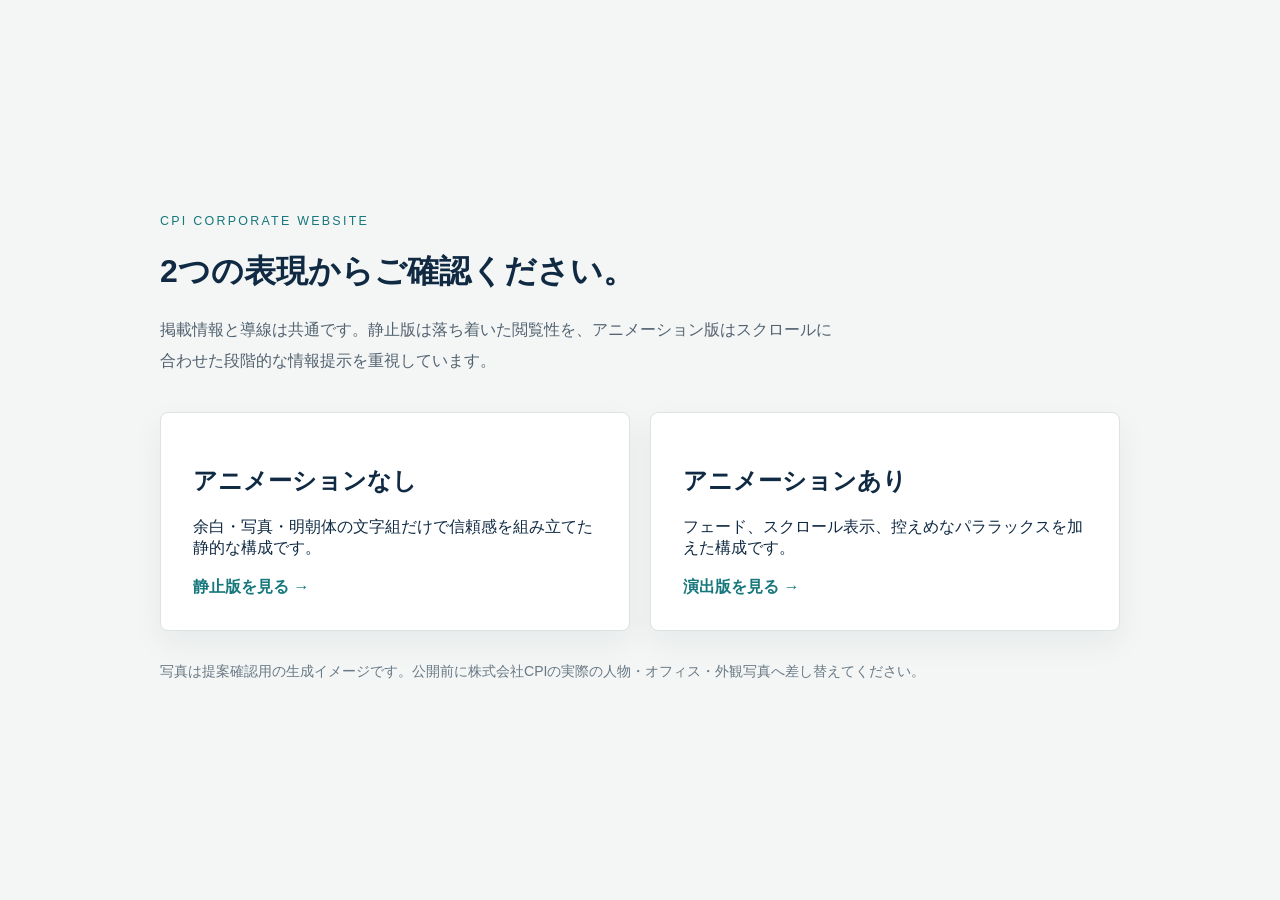
==== index.html @ 27389d7b "Publish CPI corporate website variants" ====
<!doctype html>
<html lang="ja">
<head>
  <meta charset="utf-8">
  <meta name="viewport" content="width=device-width, initial-scale=1">
  <meta name="description" content="株式会社CPI コーポレートサイトの静止版・アニメーション版プレビュー">
  <title>株式会社CPI｜サイトプレビュー</title>
  <link rel="icon" href="data:image/svg+xml,%3Csvg xmlns='http://www.w3.org/2000/svg' viewBox='0 0 64 64'%3E%3Crect width='64' height='64' rx='8' fill='%230c2948'/%3E%3Cpath d='M14 46 30 15l7 13-9 18zm18 0 8-14 10 14z' fill='%2374c6c8'/%3E%3C/svg%3E">
  <style>
    *{box-sizing:border-box}body{margin:0;min-height:100vh;display:grid;place-items:center;background:#f4f6f5;color:#102a43;font-family:-apple-system,BlinkMacSystemFont,"Hiragino Sans","Yu Gothic",sans-serif}.wrap{width:min(960px,calc(100% - 40px));padding:64px 0}.eyebrow{color:#16777c;font-size:.78rem;letter-spacing:.18em}.lead{max-width:680px;line-height:1.9;color:#526270}.grid{display:grid;grid-template-columns:repeat(2,1fr);gap:20px;margin-top:36px}.card{display:block;padding:32px;border:1px solid #dce3e1;border-radius:8px;background:#fff;color:inherit;text-decoration:none;box-shadow:0 12px 32px rgba(16,42,67,.06);transition:transform .2s,border-color .2s}.card:hover{transform:translateY(-3px);border-color:#16777c}.card span{display:block;margin-top:18px;color:#16777c;font-weight:700}.note{margin-top:28px;color:#687884;font-size:.88rem;line-height:1.8}@media(max-width:680px){.grid{grid-template-columns:1fr}.wrap{padding:36px 0}}
  </style>
</head>
<body>
  <main class="wrap">
    <p class="eyebrow">CPI CORPORATE WEBSITE</p>
    <h1>2つの表現からご確認ください。</h1>
    <p class="lead">掲載情報と導線は共通です。静止版は落ち着いた閲覧性を、アニメーション版はスクロールに合わせた段階的な情報提示を重視しています。</p>
    <div class="grid">
      <a class="card" href="static/">
        <h2>アニメーションなし</h2>
        <p>余白・写真・明朝体の文字組だけで信頼感を組み立てた静的な構成です。</p>
        <span>静止版を見る →</span>
      </a>
      <a class="card" href="motion/">
        <h2>アニメーションあり</h2>
        <p>フェード、スクロール表示、控えめなパララックスを加えた構成です。</p>
        <span>演出版を見る →</span>
      </a>
    </div>
    <p class="note">写真は提案確認用の生成イメージです。公開前に株式会社CPIの実際の人物・オフィス・外観写真へ差し替えてください。</p>
  </main>
</body>
</html>
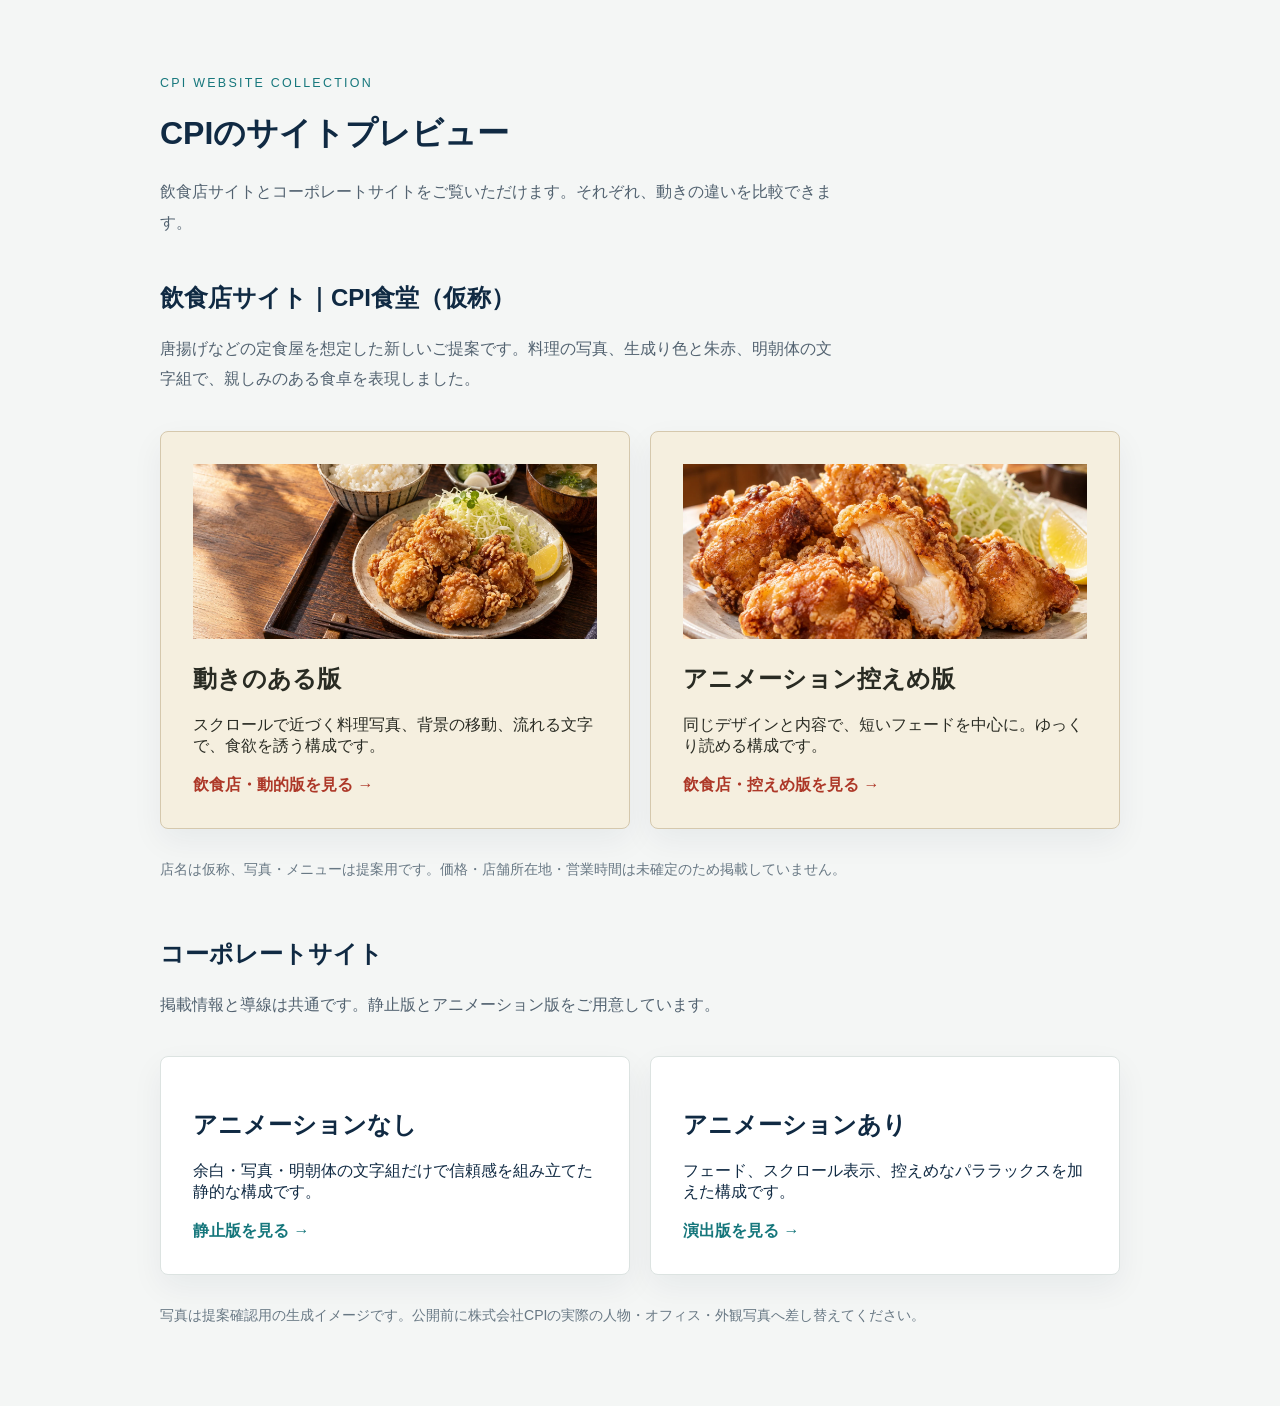
==== commit 462a056a: "Add CPI teishoku restaurant with full and subtle motion variants" ====
--- a/index.html
+++ b/index.html
@@ -3,7 +3,7 @@
 <head>
   <meta charset="utf-8">
   <meta name="viewport" content="width=device-width, initial-scale=1">
-  <meta name="description" content="株式会社CPI コーポレートサイトの静止版・アニメーション版プレビュー">
+  <meta name="description" content="株式会社CPI 飲食店サイト・コーポレートサイトのデザインプレビュー">
   <title>株式会社CPI｜サイトプレビュー</title>
   <link rel="icon" href="data:image/svg+xml,%3Csvg xmlns='http://www.w3.org/2000/svg' viewBox='0 0 64 64'%3E%3Crect width='64' height='64' rx='8' fill='%230c2948'/%3E%3Cpath d='M14 46 30 15l7 13-9 18zm18 0 8-14 10 14z' fill='%2374c6c8'/%3E%3C/svg%3E">
   <style>
@@ -12,9 +12,24 @@
 </head>
 <body>
   <main class="wrap">
-    <p class="eyebrow">CPI CORPORATE WEBSITE</p>
-    <h1>2つの表現からご確認ください。</h1>
-    <p class="lead">掲載情報と導線は共通です。静止版は落ち着いた閲覧性を、アニメーション版はスクロールに合わせた段階的な情報提示を重視しています。</p>
+    <p class="eyebrow">CPI WEBSITE COLLECTION</p>
+    <h1>CPIのサイトプレビュー</h1>
+    <p class="lead">飲食店サイトとコーポレートサイトをご覧いただけます。それぞれ、動きの違いを比較できます。</p>
+    <h2 style="margin-top:44px">飲食店サイト｜CPI食堂（仮称）</h2>
+    <p class="lead">唐揚げなどの定食屋を想定した新しいご提案です。料理の写真、生成り色と朱赤、明朝体の文字組で、親しみのある食卓を表現しました。</p>
+    <div class="grid">
+      <a class="card" href="restaurant/" style="background:#f5efdf;color:#292b23;border-color:#d5c8ad">
+        <img src="restaurant/assets/hero.webp" alt="CPI食堂の唐揚げ定食の提案用イメージ" width="1536" height="1024" style="width:100%;height:175px;object-fit:cover">
+        <h2>動きのある版</h2><p>スクロールで近づく料理写真、背景の移動、流れる文字で、食欲を誘う構成です。</p><span style="color:#ad3828">飲食店・動的版を見る →</span>
+      </a>
+      <a class="card" href="restaurant/calm/" style="background:#f5efdf;color:#292b23;border-color:#d5c8ad">
+        <img src="restaurant/assets/karaage.webp" alt="CPI食堂の唐揚げの提案用イメージ" width="1536" height="1024" style="width:100%;height:175px;object-fit:cover">
+        <h2>アニメーション控えめ版</h2><p>同じデザインと内容で、短いフェードを中心に。ゆっくり読める構成です。</p><span style="color:#ad3828">飲食店・控えめ版を見る →</span>
+      </a>
+    </div>
+    <p class="note">店名は仮称、写真・メニューは提案用です。価格・店舗所在地・営業時間は未確定のため掲載していません。</p>
+    <h2 style="margin-top:56px">コーポレートサイト</h2>
+    <p class="lead">掲載情報と導線は共通です。静止版とアニメーション版をご用意しています。</p>
     <div class="grid">
       <a class="card" href="static/">
         <h2>アニメーションなし</h2>
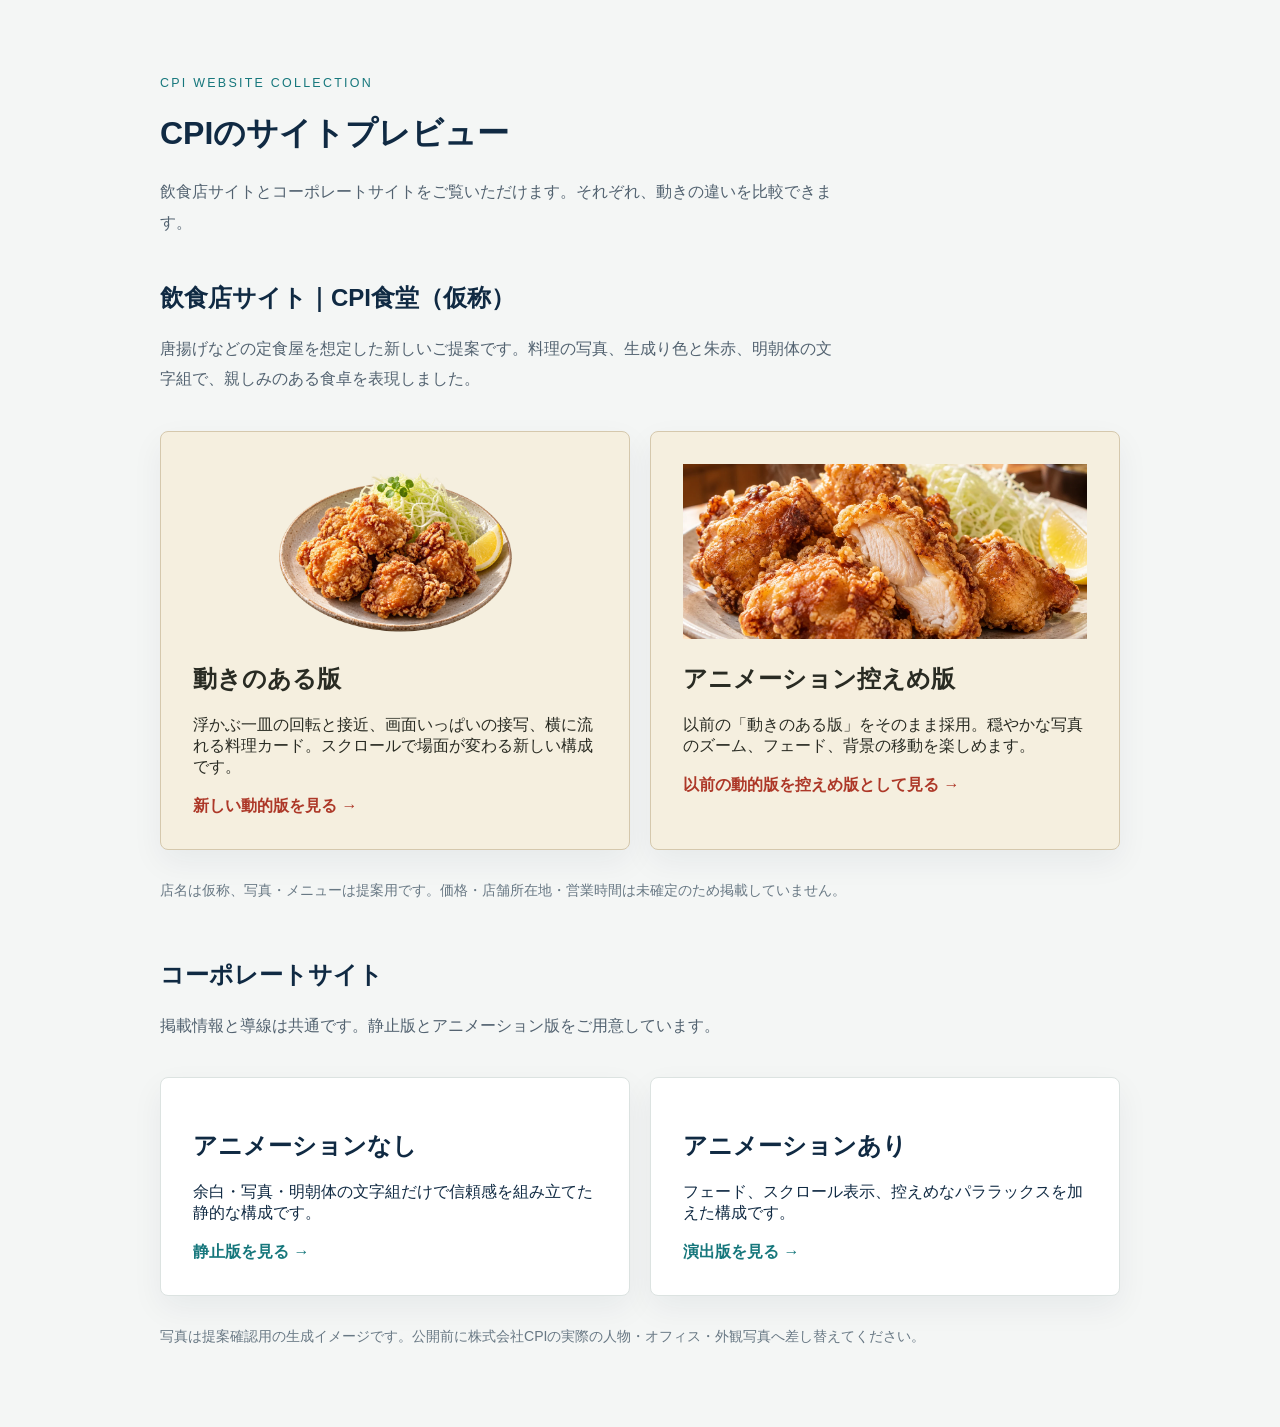
==== commit d14ed43b: "Build scroll-driven cinematic restaurant and preserve former motion as calm" ====
--- a/index.html
+++ b/index.html
@@ -19,12 +19,12 @@
     <p class="lead">唐揚げなどの定食屋を想定した新しいご提案です。料理の写真、生成り色と朱赤、明朝体の文字組で、親しみのある食卓を表現しました。</p>
     <div class="grid">
       <a class="card" href="restaurant/" style="background:#f5efdf;color:#292b23;border-color:#d5c8ad">
-        <img src="restaurant/assets/hero.webp" alt="CPI食堂の唐揚げ定食の提案用イメージ" width="1536" height="1024" style="width:100%;height:175px;object-fit:cover">
-        <h2>動きのある版</h2><p>スクロールで近づく料理写真、背景の移動、流れる文字で、食欲を誘う構成です。</p><span style="color:#ad3828">飲食店・動的版を見る →</span>
+        <img src="restaurant/assets/plate.webp" alt="画面上で浮かぶ唐揚げの一皿のイメージ" width="1536" height="1024" style="width:100%;height:175px;object-fit:contain">
+        <h2>動きのある版</h2><p>浮かぶ一皿の回転と接近、画面いっぱいの接写、横に流れる料理カード。スクロールで場面が変わる新しい構成です。</p><span style="color:#ad3828">新しい動的版を見る →</span>
       </a>
       <a class="card" href="restaurant/calm/" style="background:#f5efdf;color:#292b23;border-color:#d5c8ad">
         <img src="restaurant/assets/karaage.webp" alt="CPI食堂の唐揚げの提案用イメージ" width="1536" height="1024" style="width:100%;height:175px;object-fit:cover">
-        <h2>アニメーション控えめ版</h2><p>同じデザインと内容で、短いフェードを中心に。ゆっくり読める構成です。</p><span style="color:#ad3828">飲食店・控えめ版を見る →</span>
+        <h2>アニメーション控えめ版</h2><p>以前の「動きのある版」をそのまま採用。穏やかな写真のズーム、フェード、背景の移動を楽しめます。</p><span style="color:#ad3828">以前の動的版を控えめ版として見る →</span>
       </a>
     </div>
     <p class="note">店名は仮称、写真・メニューは提案用です。価格・店舗所在地・営業時間は未確定のため掲載していません。</p>
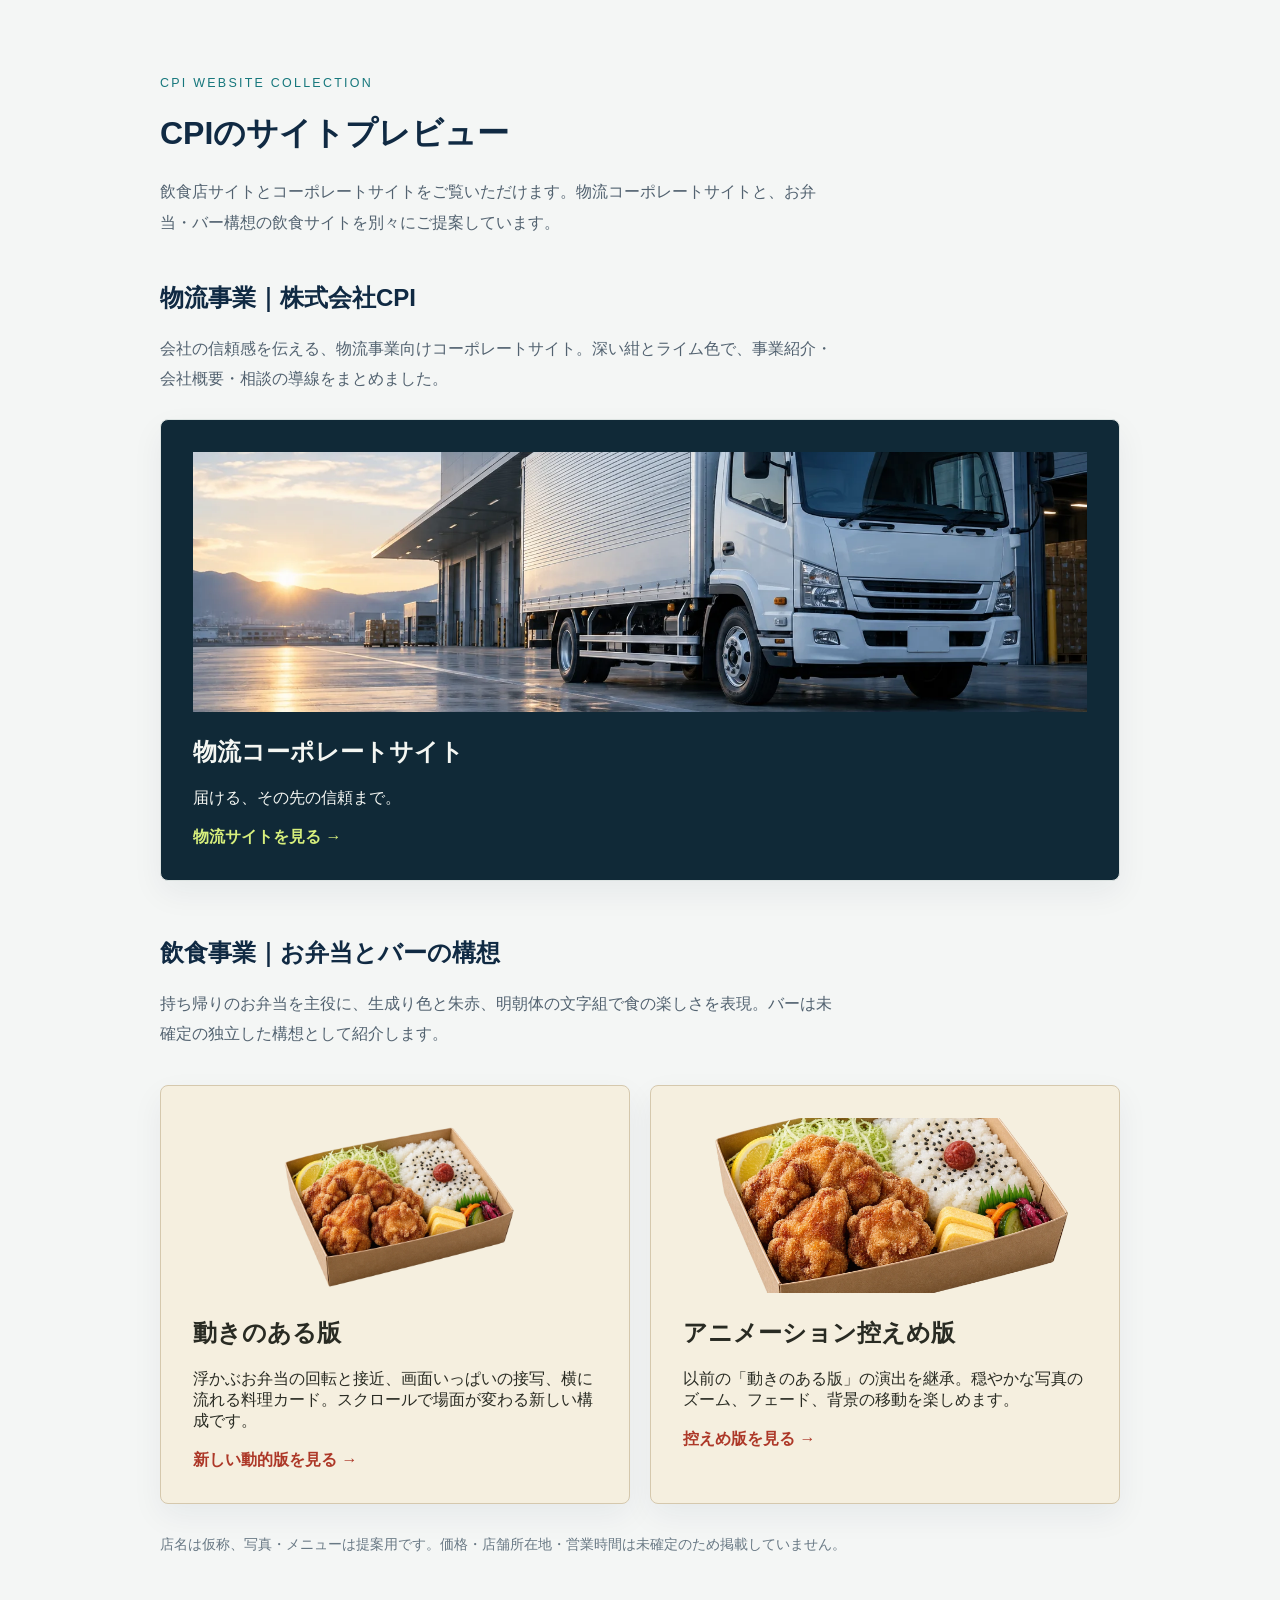
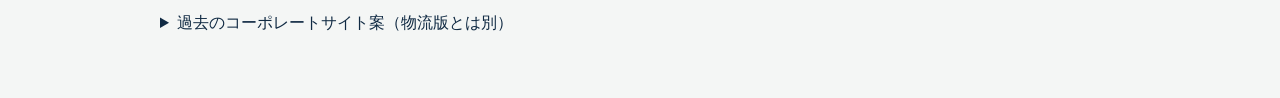
==== commit f39b98ff: "Add logistics corporate site and revise restaurant to bento with bar concept" ====
--- a/index.html
+++ b/index.html
@@ -14,21 +14,22 @@
   <main class="wrap">
     <p class="eyebrow">CPI WEBSITE COLLECTION</p>
     <h1>CPIのサイトプレビュー</h1>
-    <p class="lead">飲食店サイトとコーポレートサイトをご覧いただけます。それぞれ、動きの違いを比較できます。</p>
-    <h2 style="margin-top:44px">飲食店サイト｜CPI食堂（仮称）</h2>
-    <p class="lead">唐揚げなどの定食屋を想定した新しいご提案です。料理の写真、生成り色と朱赤、明朝体の文字組で、親しみのある食卓を表現しました。</p>
+    <p class="lead">飲食店サイトとコーポレートサイトをご覧いただけます。物流コーポレートサイトと、お弁当・バー構想の飲食サイトを別々にご提案しています。</p>
+    <h2 style="margin-top:44px">物流事業｜株式会社CPI</h2><p class="lead">会社の信頼感を伝える、物流事業向けコーポレートサイト。深い紺とライム色で、事業紹介・会社概要・相談の導線をまとめました。</p><a class="card" href="logistics/" style="margin-top:24px;background:#102937;color:#f4f6f2"><img src="logistics/assets/logistics-hero.webp" alt="物流施設と配送トラックの生成イメージ" width="1536" height="1024" style="width:100%;height:260px;object-fit:cover;object-position:center 60%"><h2>物流コーポレートサイト</h2><p>届ける、その先の信頼まで。</p><span style="color:#d7ef7c">物流サイトを見る →</span></a>
+    <h2 style="margin-top:56px">飲食事業｜お弁当とバーの構想</h2>
+    <p class="lead">持ち帰りのお弁当を主役に、生成り色と朱赤、明朝体の文字組で食の楽しさを表現。バーは未確定の独立した構想として紹介します。</p>
     <div class="grid">
       <a class="card" href="restaurant/" style="background:#f5efdf;color:#292b23;border-color:#d5c8ad">
-        <img src="restaurant/assets/plate.webp" alt="画面上で浮かぶ唐揚げの一皿のイメージ" width="1536" height="1024" style="width:100%;height:175px;object-fit:contain">
-        <h2>動きのある版</h2><p>浮かぶ一皿の回転と接近、画面いっぱいの接写、横に流れる料理カード。スクロールで場面が変わる新しい構成です。</p><span style="color:#ad3828">新しい動的版を見る →</span>
+        <img src="restaurant/assets/bento.webp" alt="画面上で浮かぶ唐揚げ弁当のイメージ" width="1536" height="1024" style="width:100%;height:175px;object-fit:contain">
+        <h2>動きのある版</h2><p>浮かぶお弁当の回転と接近、画面いっぱいの接写、横に流れる料理カード。スクロールで場面が変わる新しい構成です。</p><span style="color:#ad3828">新しい動的版を見る →</span>
       </a>
       <a class="card" href="restaurant/calm/" style="background:#f5efdf;color:#292b23;border-color:#d5c8ad">
-        <img src="restaurant/assets/karaage.webp" alt="CPI食堂の唐揚げの提案用イメージ" width="1536" height="1024" style="width:100%;height:175px;object-fit:cover">
-        <h2>アニメーション控えめ版</h2><p>以前の「動きのある版」をそのまま採用。穏やかな写真のズーム、フェード、背景の移動を楽しめます。</p><span style="color:#ad3828">以前の動的版を控えめ版として見る →</span>
+        <img src="restaurant/assets/bento.webp" alt="お弁当の提案用イメージ" width="1536" height="1024" style="width:100%;height:175px;object-fit:cover">
+        <h2>アニメーション控えめ版</h2><p>以前の「動きのある版」の演出を継承。穏やかな写真のズーム、フェード、背景の移動を楽しめます。</p><span style="color:#ad3828">控えめ版を見る →</span>
       </a>
     </div>
     <p class="note">店名は仮称、写真・メニューは提案用です。価格・店舗所在地・営業時間は未確定のため掲載していません。</p>
-    <h2 style="margin-top:56px">コーポレートサイト</h2>
+    <details style="margin-top:56px"><summary>過去のコーポレートサイト案（物流版とは別）</summary><h2>初期コーポレート案</h2>
     <p class="lead">掲載情報と導線は共通です。静止版とアニメーション版をご用意しています。</p>
     <div class="grid">
       <a class="card" href="static/">
@@ -43,6 +44,7 @@
       </a>
     </div>
     <p class="note">写真は提案確認用の生成イメージです。公開前に株式会社CPIの実際の人物・オフィス・外観写真へ差し替えてください。</p>
+    </details>
   </main>
 </body>
 </html>
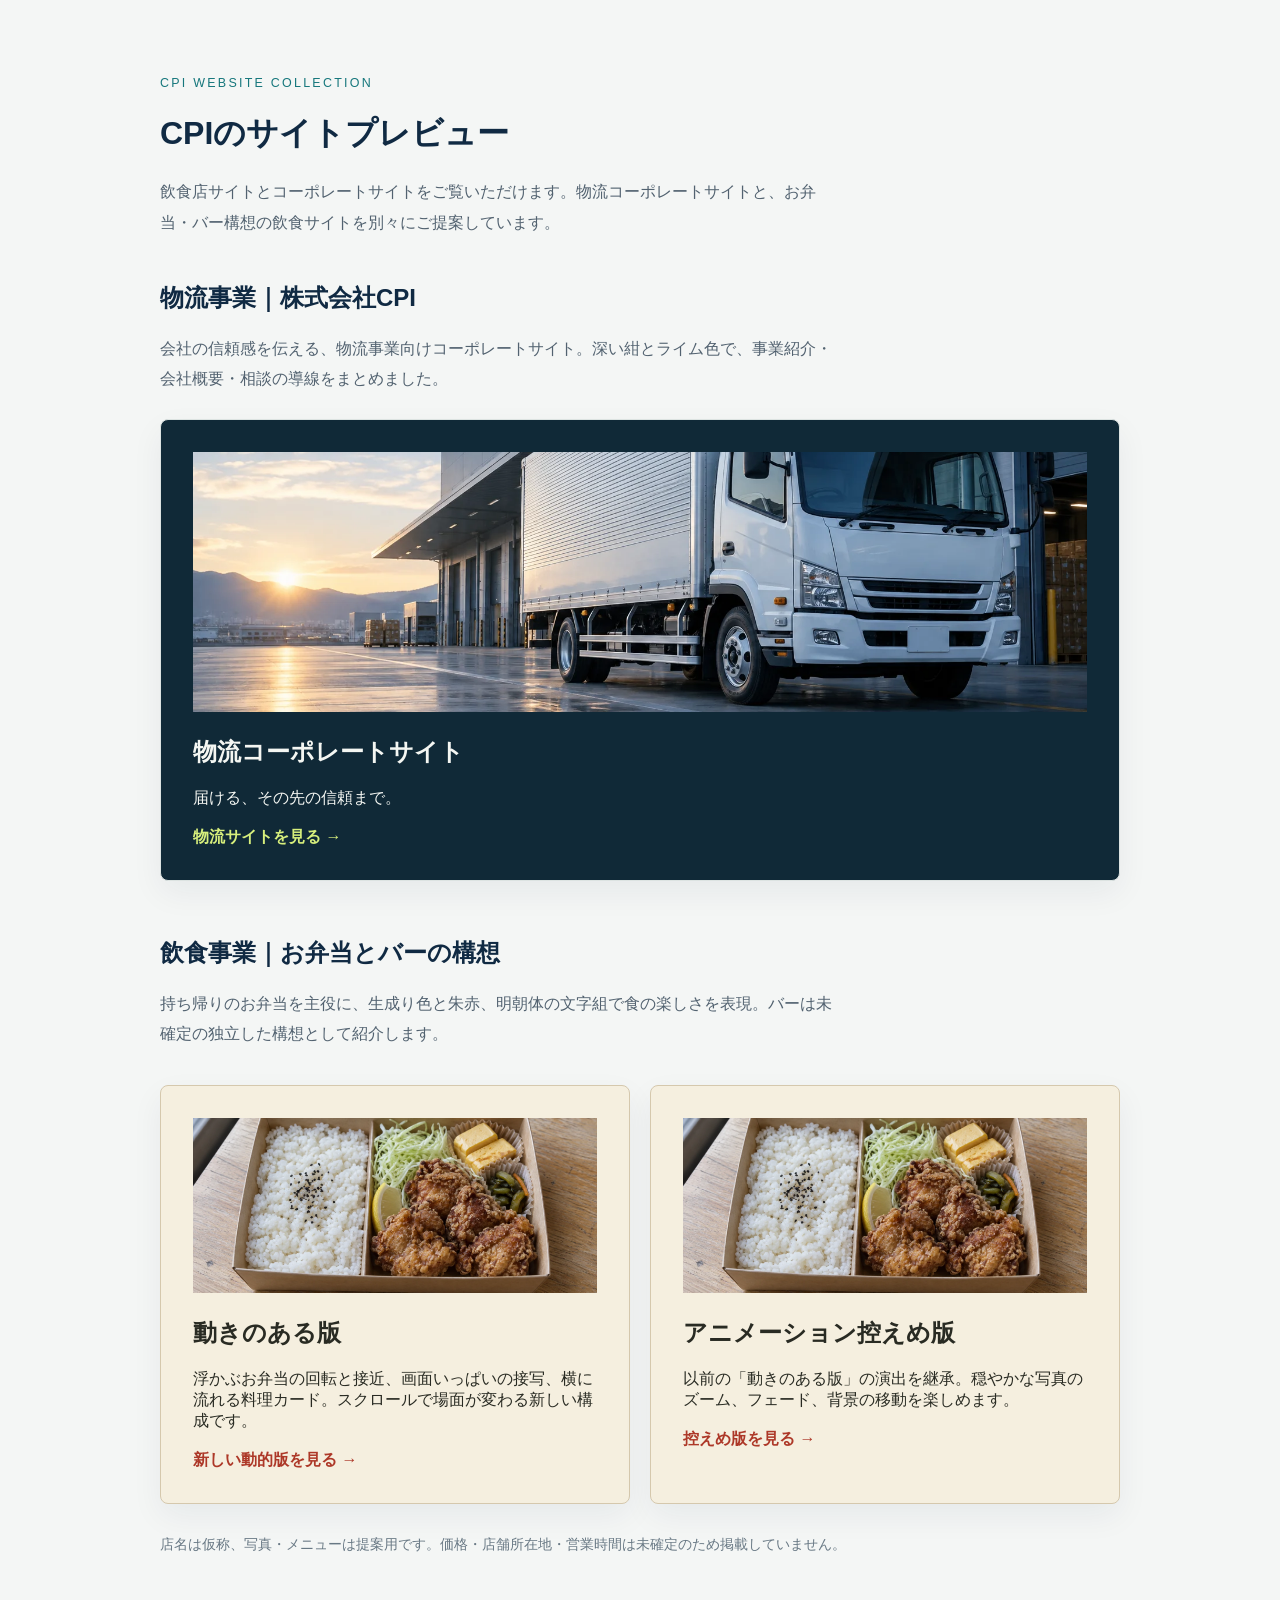
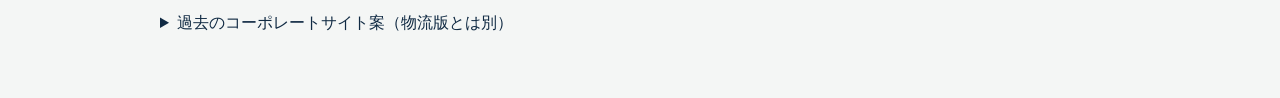
==== commit 136581b8: "Refresh bento photography with natural food styling and shogayaki lunch box" ====
--- a/index.html
+++ b/index.html
@@ -20,11 +20,11 @@
     <p class="lead">持ち帰りのお弁当を主役に、生成り色と朱赤、明朝体の文字組で食の楽しさを表現。バーは未確定の独立した構想として紹介します。</p>
     <div class="grid">
       <a class="card" href="restaurant/" style="background:#f5efdf;color:#292b23;border-color:#d5c8ad">
-        <img src="restaurant/assets/bento.webp" alt="画面上で浮かぶ唐揚げ弁当のイメージ" width="1536" height="1024" style="width:100%;height:175px;object-fit:contain">
+        <img src="restaurant/assets/karaage-bento-natural.webp" alt="画面上で浮かぶ唐揚げ弁当のイメージ" width="1536" height="1024" style="width:100%;height:175px;object-fit:cover">
         <h2>動きのある版</h2><p>浮かぶお弁当の回転と接近、画面いっぱいの接写、横に流れる料理カード。スクロールで場面が変わる新しい構成です。</p><span style="color:#ad3828">新しい動的版を見る →</span>
       </a>
       <a class="card" href="restaurant/calm/" style="background:#f5efdf;color:#292b23;border-color:#d5c8ad">
-        <img src="restaurant/assets/bento.webp" alt="お弁当の提案用イメージ" width="1536" height="1024" style="width:100%;height:175px;object-fit:cover">
+        <img src="restaurant/assets/karaage-bento-natural.webp" alt="お弁当の提案用イメージ" width="1536" height="1024" style="width:100%;height:175px;object-fit:cover">
         <h2>アニメーション控えめ版</h2><p>以前の「動きのある版」の演出を継承。穏やかな写真のズーム、フェード、背景の移動を楽しめます。</p><span style="color:#ad3828">控えめ版を見る →</span>
       </a>
     </div>
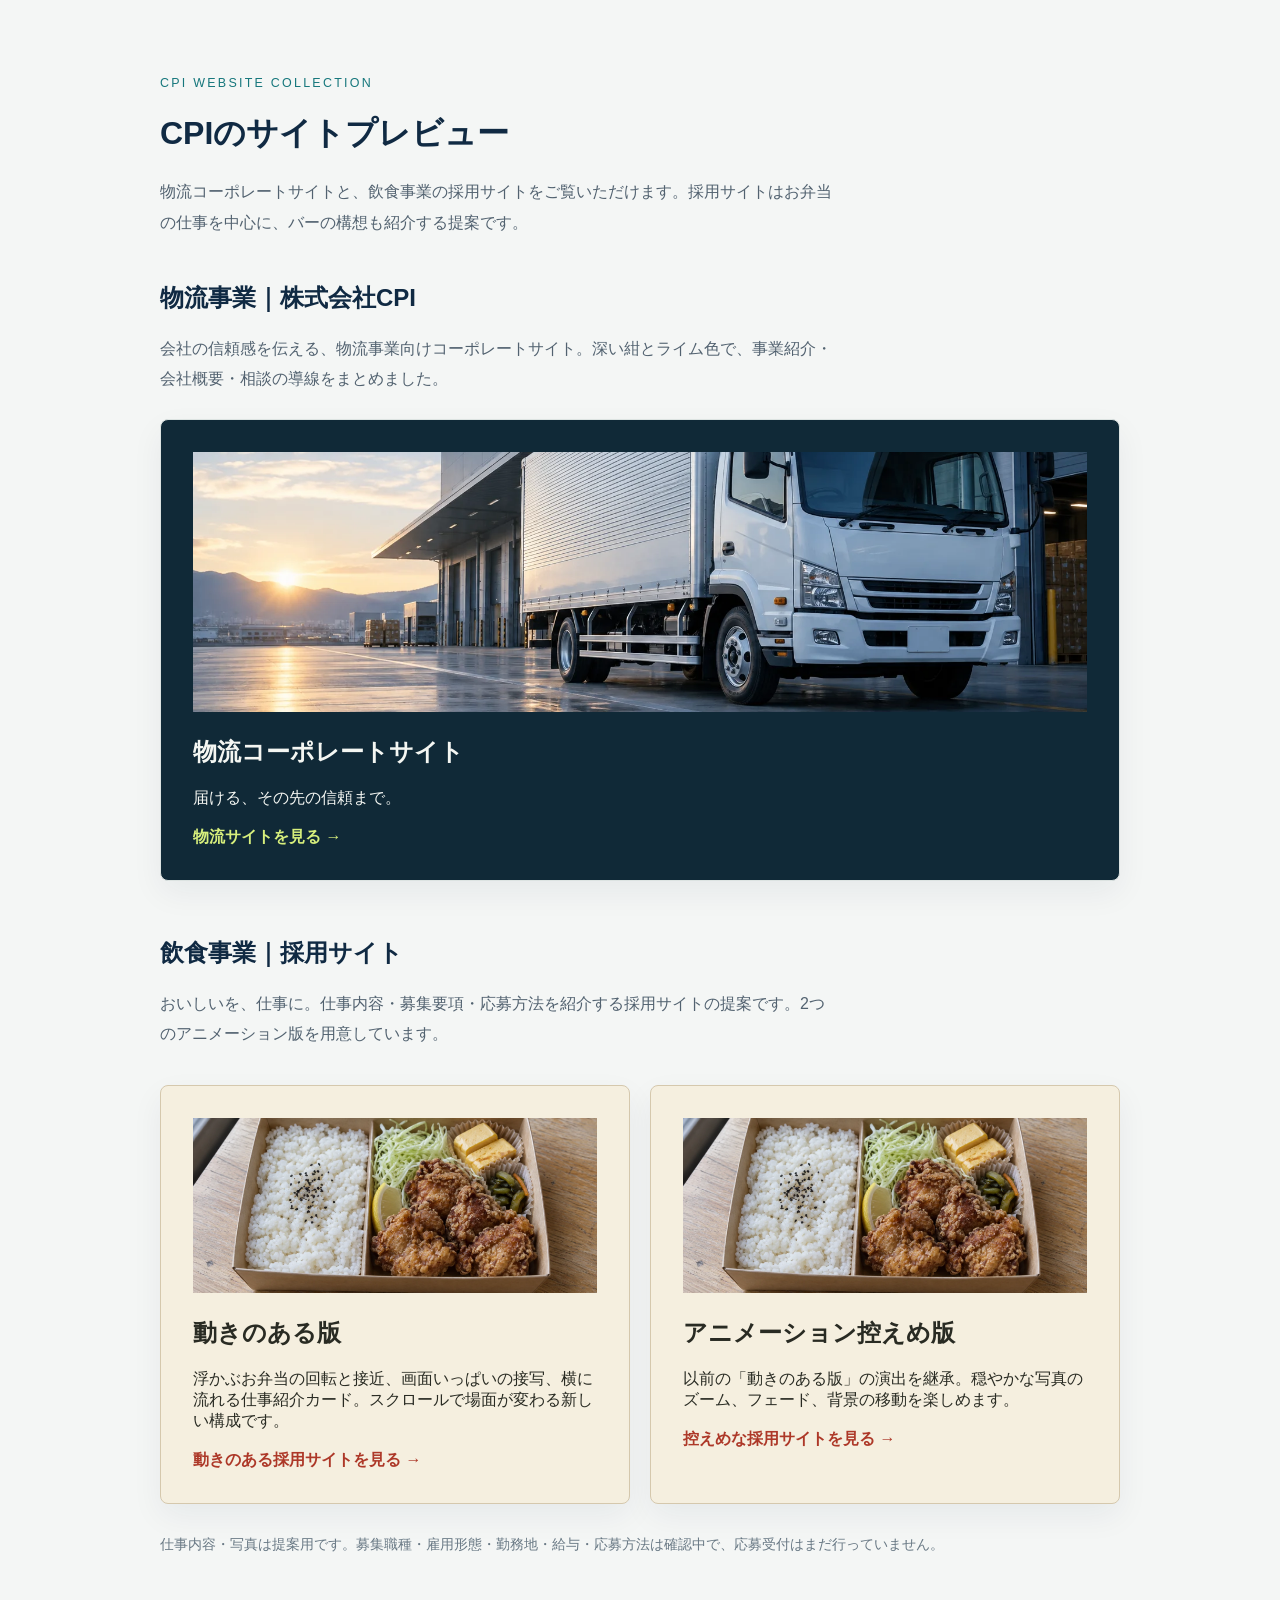
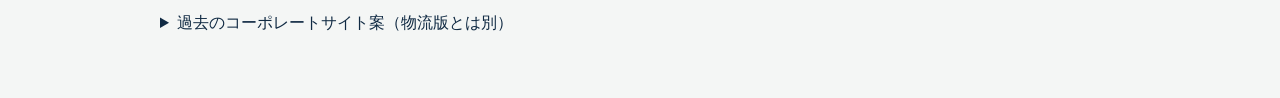
==== commit 961d9c6b: "Adapt bento sites for recruitment while preserving motion" ====
--- a/index.html
+++ b/index.html
@@ -3,7 +3,7 @@
 <head>
   <meta charset="utf-8">
   <meta name="viewport" content="width=device-width, initial-scale=1">
-  <meta name="description" content="株式会社CPI 飲食店サイト・コーポレートサイトのデザインプレビュー">
+  <meta name="description" content="株式会社CPI 飲食事業の採用サイト・物流コーポレートサイトのデザインプレビュー">
   <title>株式会社CPI｜サイトプレビュー</title>
   <link rel="icon" href="data:image/svg+xml,%3Csvg xmlns='http://www.w3.org/2000/svg' viewBox='0 0 64 64'%3E%3Crect width='64' height='64' rx='8' fill='%230c2948'/%3E%3Cpath d='M14 46 30 15l7 13-9 18zm18 0 8-14 10 14z' fill='%2374c6c8'/%3E%3C/svg%3E">
   <style>
@@ -14,21 +14,21 @@
   <main class="wrap">
     <p class="eyebrow">CPI WEBSITE COLLECTION</p>
     <h1>CPIのサイトプレビュー</h1>
-    <p class="lead">飲食店サイトとコーポレートサイトをご覧いただけます。物流コーポレートサイトと、お弁当・バー構想の飲食サイトを別々にご提案しています。</p>
+    <p class="lead">物流コーポレートサイトと、飲食事業の採用サイトをご覧いただけます。採用サイトはお弁当の仕事を中心に、バーの構想も紹介する提案です。</p>
     <h2 style="margin-top:44px">物流事業｜株式会社CPI</h2><p class="lead">会社の信頼感を伝える、物流事業向けコーポレートサイト。深い紺とライム色で、事業紹介・会社概要・相談の導線をまとめました。</p><a class="card" href="logistics/" style="margin-top:24px;background:#102937;color:#f4f6f2"><img src="logistics/assets/logistics-hero.webp" alt="物流施設と配送トラックの生成イメージ" width="1536" height="1024" style="width:100%;height:260px;object-fit:cover;object-position:center 60%"><h2>物流コーポレートサイト</h2><p>届ける、その先の信頼まで。</p><span style="color:#d7ef7c">物流サイトを見る →</span></a>
-    <h2 style="margin-top:56px">飲食事業｜お弁当とバーの構想</h2>
-    <p class="lead">持ち帰りのお弁当を主役に、生成り色と朱赤、明朝体の文字組で食の楽しさを表現。バーは未確定の独立した構想として紹介します。</p>
+    <h2 style="margin-top:56px">飲食事業｜採用サイト</h2>
+    <p class="lead">おいしいを、仕事に。仕事内容・募集要項・応募方法を紹介する採用サイトの提案です。2つのアニメーション版を用意しています。</p>
     <div class="grid">
       <a class="card" href="restaurant/" style="background:#f5efdf;color:#292b23;border-color:#d5c8ad">
         <img src="restaurant/assets/karaage-bento-natural.webp" alt="画面上で浮かぶ唐揚げ弁当のイメージ" width="1536" height="1024" style="width:100%;height:175px;object-fit:cover">
-        <h2>動きのある版</h2><p>浮かぶお弁当の回転と接近、画面いっぱいの接写、横に流れる料理カード。スクロールで場面が変わる新しい構成です。</p><span style="color:#ad3828">新しい動的版を見る →</span>
+        <h2>動きのある版</h2><p>浮かぶお弁当の回転と接近、画面いっぱいの接写、横に流れる仕事紹介カード。スクロールで場面が変わる新しい構成です。</p><span style="color:#ad3828">動きのある採用サイトを見る →</span>
       </a>
       <a class="card" href="restaurant/calm/" style="background:#f5efdf;color:#292b23;border-color:#d5c8ad">
         <img src="restaurant/assets/karaage-bento-natural.webp" alt="お弁当の提案用イメージ" width="1536" height="1024" style="width:100%;height:175px;object-fit:cover">
-        <h2>アニメーション控えめ版</h2><p>以前の「動きのある版」の演出を継承。穏やかな写真のズーム、フェード、背景の移動を楽しめます。</p><span style="color:#ad3828">控えめ版を見る →</span>
+        <h2>アニメーション控えめ版</h2><p>以前の「動きのある版」の演出を継承。穏やかな写真のズーム、フェード、背景の移動を楽しめます。</p><span style="color:#ad3828">控えめな採用サイトを見る →</span>
       </a>
     </div>
-    <p class="note">店名は仮称、写真・メニューは提案用です。価格・店舗所在地・営業時間は未確定のため掲載していません。</p>
+    <p class="note">仕事内容・写真は提案用です。募集職種・雇用形態・勤務地・給与・応募方法は確認中で、応募受付はまだ行っていません。</p>
     <details style="margin-top:56px"><summary>過去のコーポレートサイト案（物流版とは別）</summary><h2>初期コーポレート案</h2>
     <p class="lead">掲載情報と導線は共通です。静止版とアニメーション版をご用意しています。</p>
     <div class="grid">
